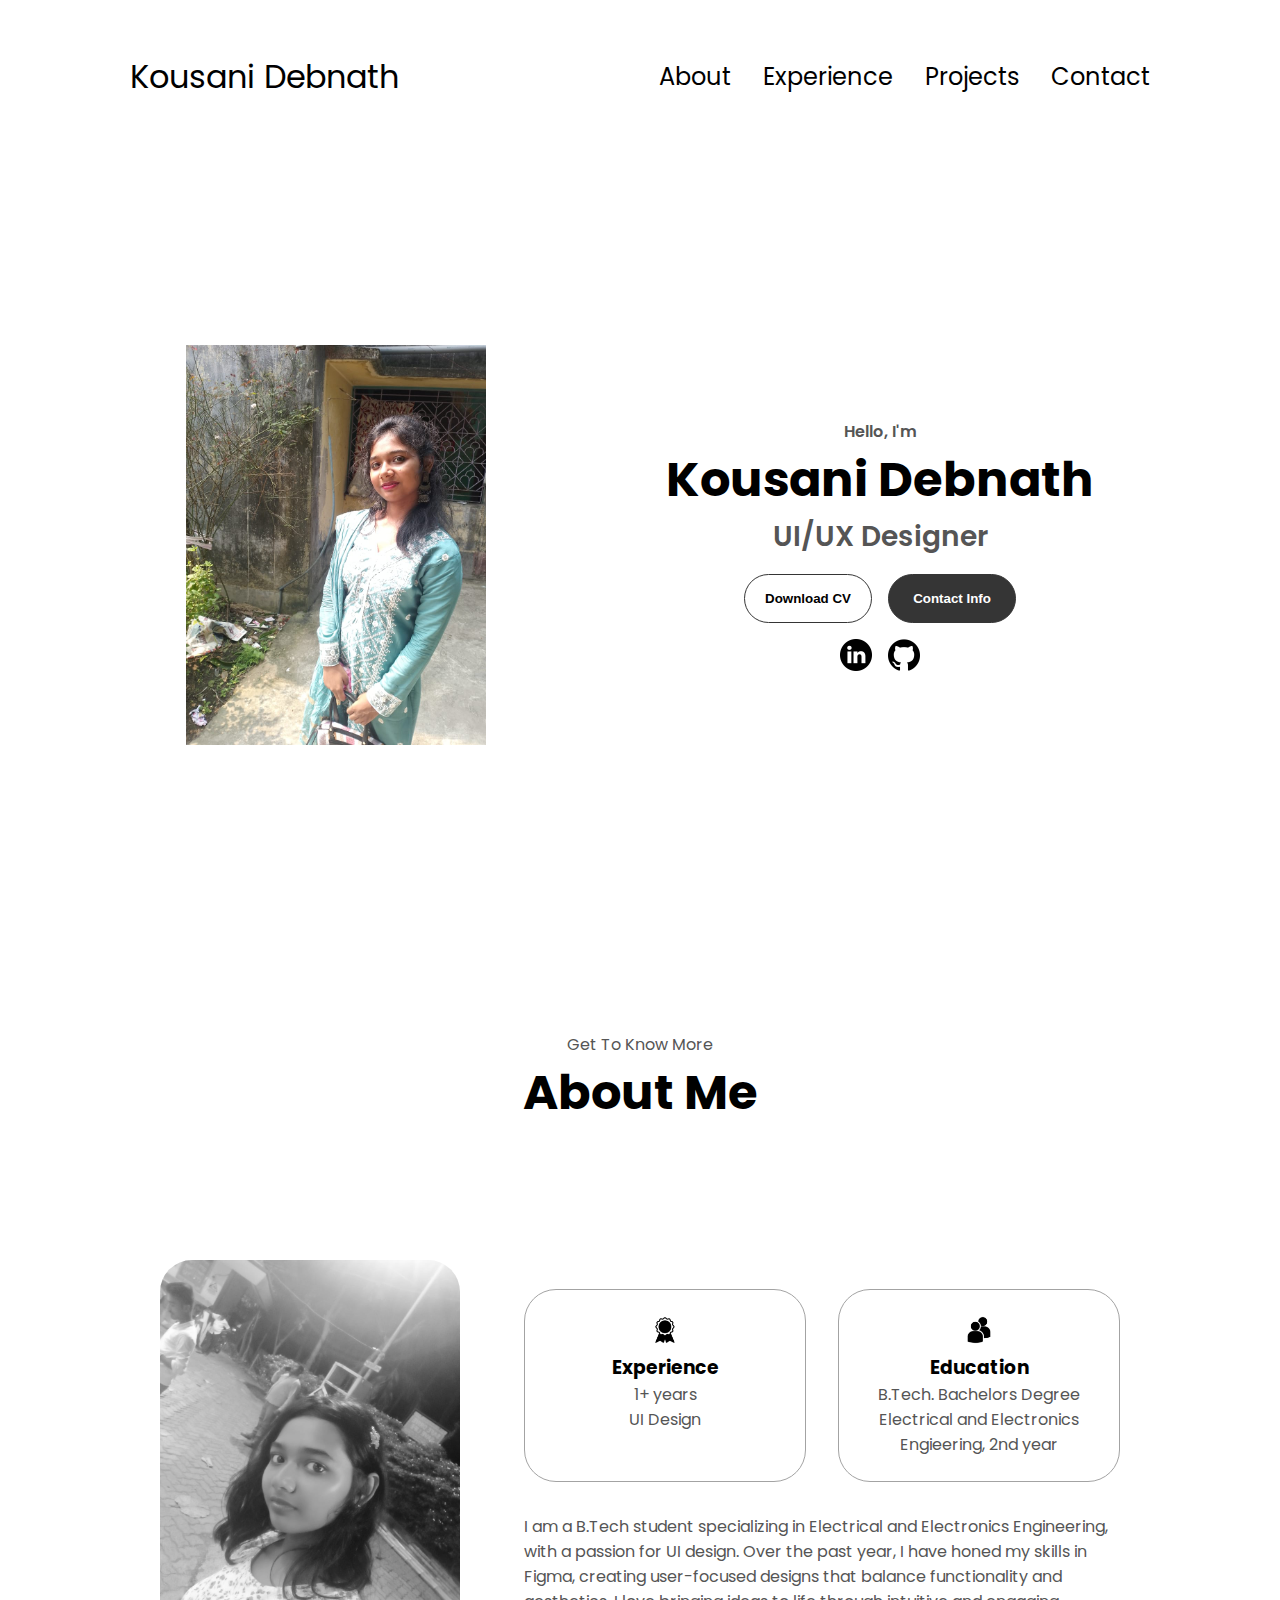
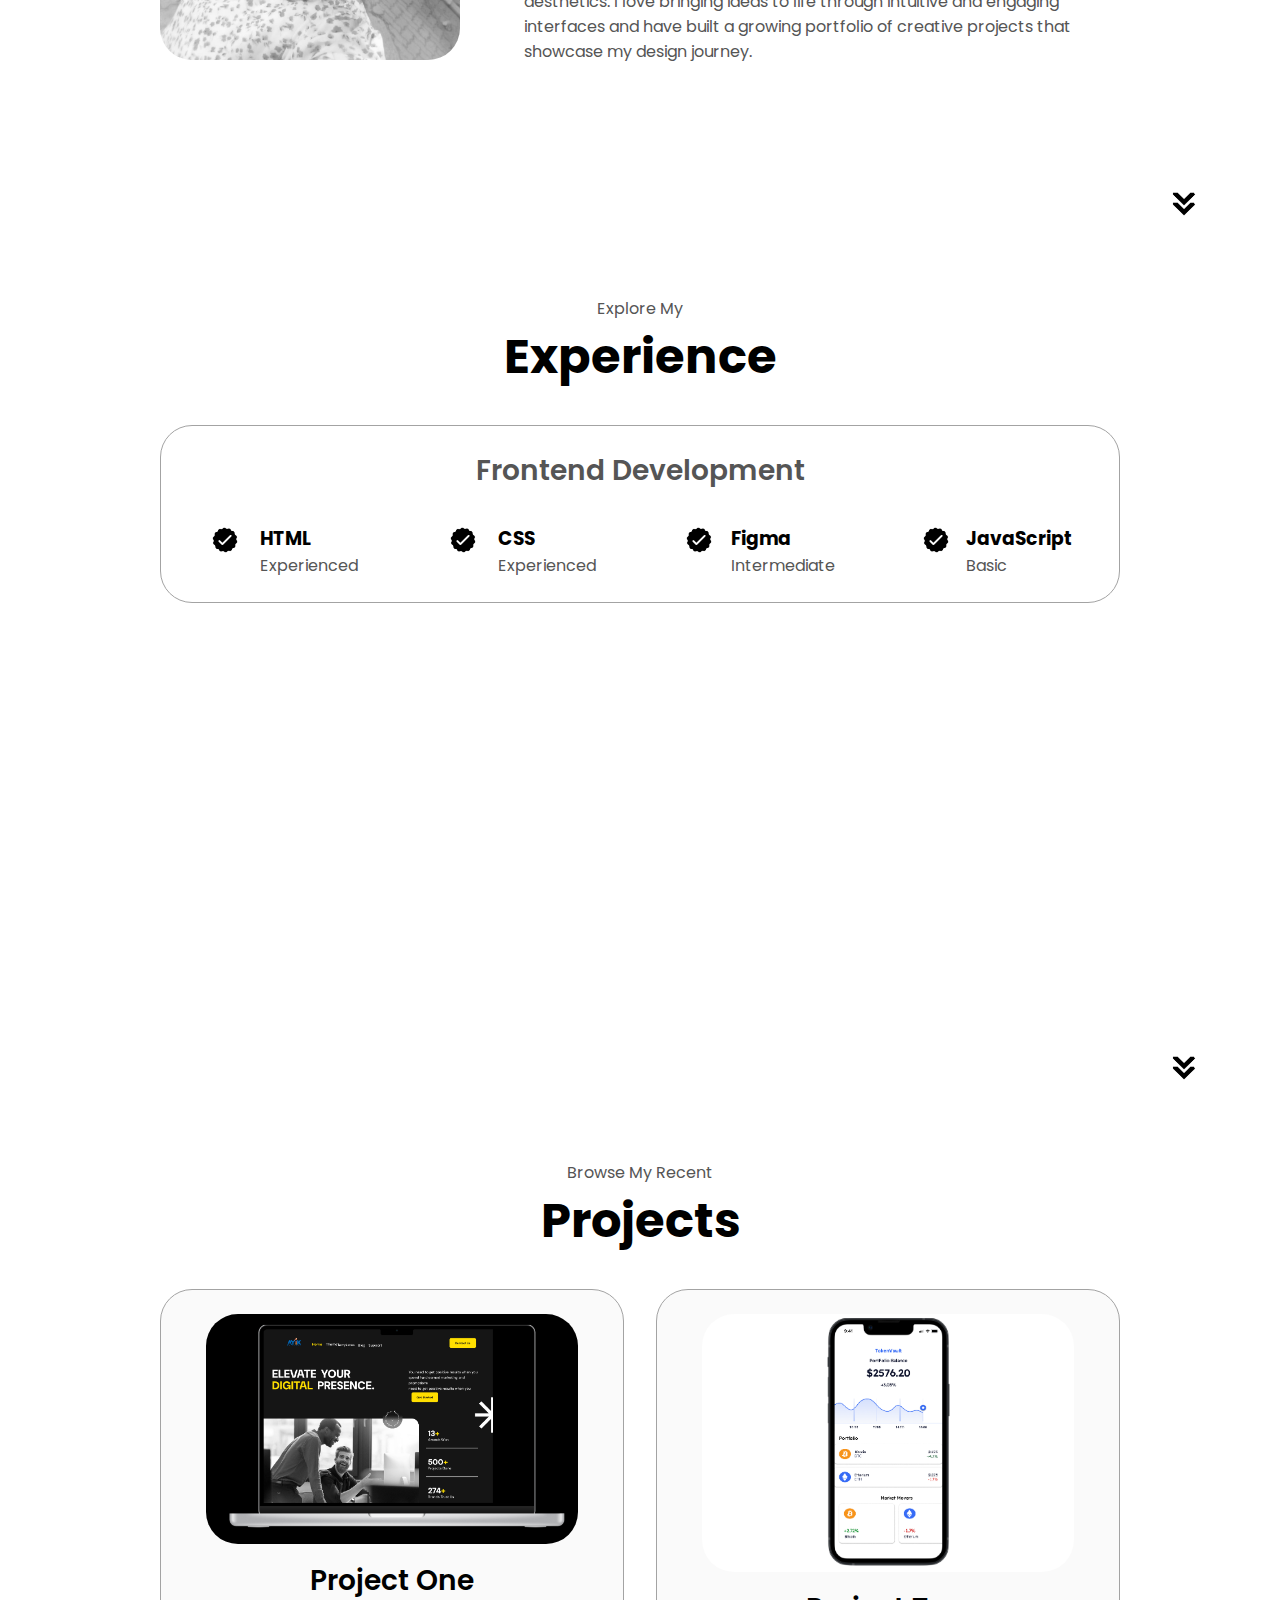
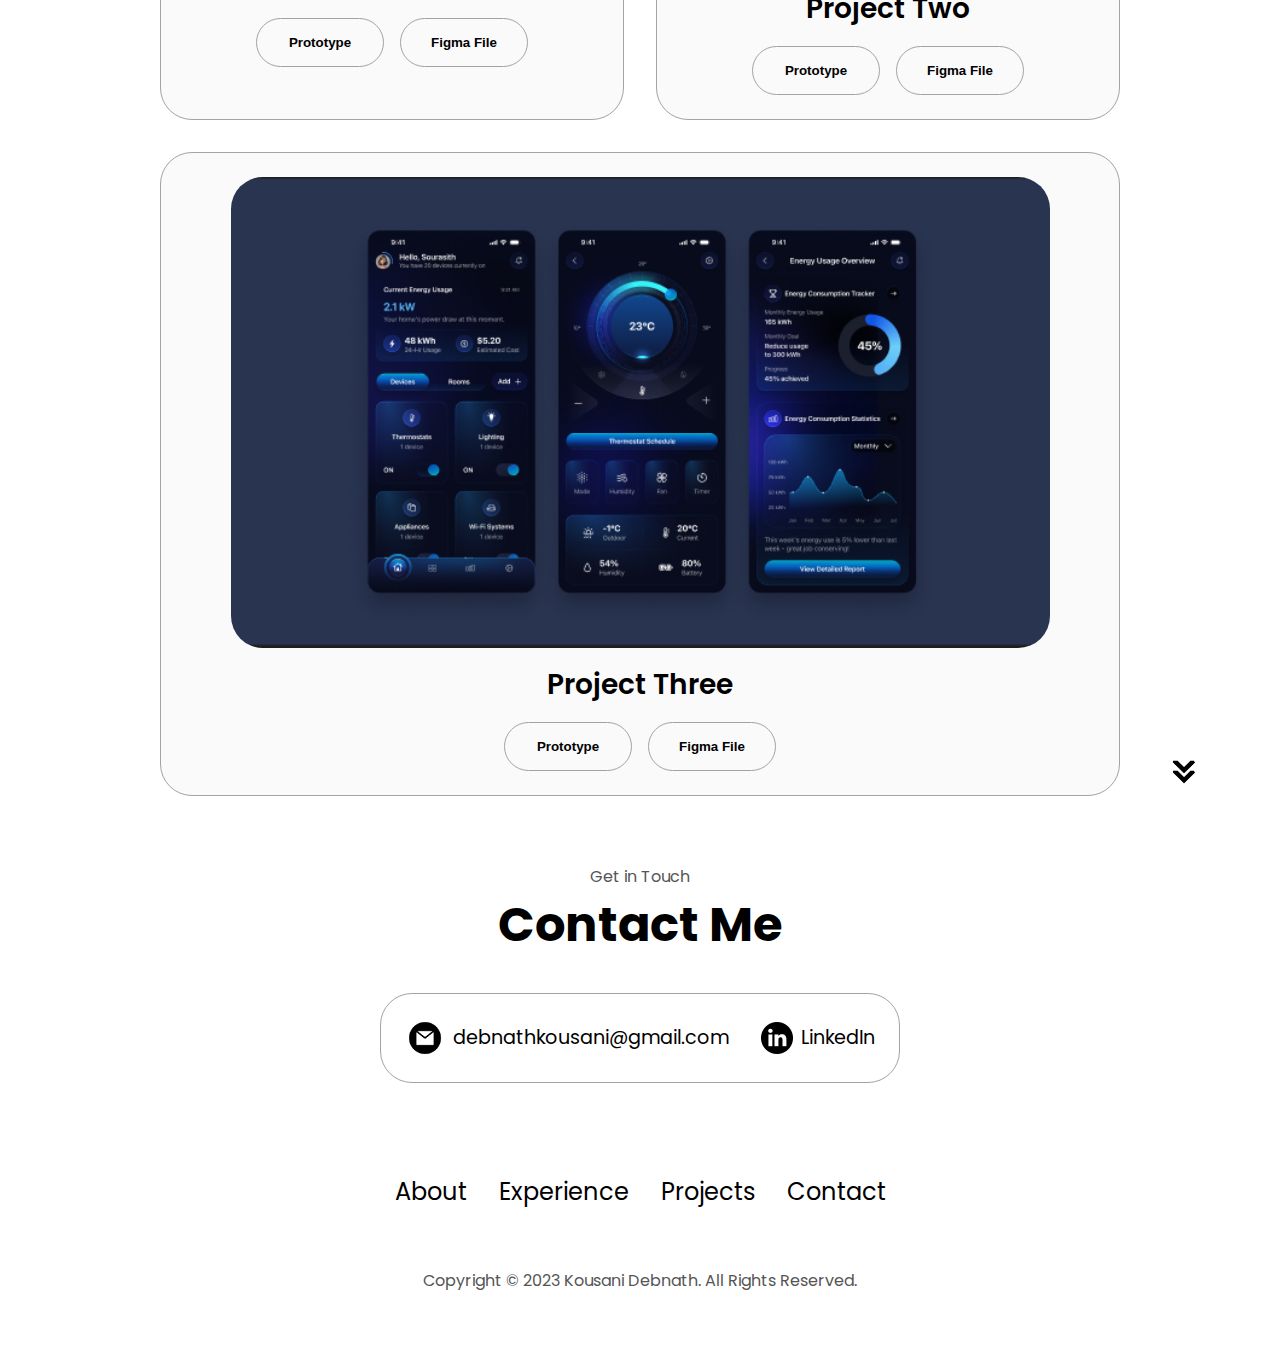
==== index.html @ e63e3c93 "name change" ====
<!DOCTYPE html>
<html lang="en">
  <head>
    <meta charset="UTF-8" />
    <meta http-equiv="X-UA-Compatible" content="IE=edge" />
    <meta name="viewport" content="width=device-width, initial-scale=1.0" />
    <title>My Portfolio</title>
    <link rel="stylesheet" href="style.css" />
    <link rel="stylesheet" href="mediaqueries.css" />
  </head>
  <body>
    <nav id="desktop-nav">
      <div class="logo">Kousani Debnath</div>
      <div>
        <ul class="nav-links">
          <li><a href="#about">About</a></li>
          <li><a href="#experience">Experience</a></li>
          <li><a href="#projects">Projects</a></li>
          <li><a href="#contact">Contact</a></li>
        </ul>
      </div>
    </nav>
    <nav id="hamburger-nav">
      <div class="logo">Kousani Debnath</div>
      <div class="hamburger-menu">
        <!-- <div class="hamburger-icon" onclick="toggleMenu()">
          <span></span>
          <span></span>
          <span></span>
        </div> -->
        <div class="menu-links">
          <li><a href="#about" onclick="toggleMenu()">About</a></li>
          <li><a href="#experience" onclick="toggleMenu()">Experience</a></li>
          <li><a href="#projects" onclick="toggleMenu()">Projects</a></li>
          <li><a href="#contact" onclick="toggleMenu()">Contact</a></li>
        </div>
      </div>
    </nav>
    <section id="profile">
      <div class="section__pic-container">
        <img src="./assets/me.jpeg" alt="Kousani profile picture" />
      </div>
      <div class="section__text">
        <p class="section__text__p1">Hello, I'm</p>
        <h1 class="title">Kousani Debnath</h1>
        <p class="section__text__p2">UI/UX Designer</p>
        <div class="btn-container">
          <button
            class="btn btn-color-2"
            onclick="window.open('./assets/resume.pdf')"
          >
            Download CV
          </button>
          <button class="btn btn-color-1" onclick="location.href='./#contact'">
            Contact Info
          </button>
        </div>
        <div id="socials-container">
          <img
            src="./assets/linkedin.png"
            alt="My LinkedIn profile"
            class="icon"
            onclick="location.href='https://www.linkedin.com/in/kousani-debnath-9a236128a'"
          />
          <img
            src="./assets/github.png"
            alt="My Github profile"
            class="icon"
            onclick="location.href='https://github.com/Kousani2004'"
          />
        </div>
      </div>
    </section>
    <section id="about">
      <p class="section__text__p1">Get To Know More</p>
      <h1 class="title">About Me</h1>
      <div class="section-container">
        <div class="section__pic-container">
          <img
            src="./assets/me-2.jpg"
            alt="Profile picture"
            class="about-pic"
          />
        </div>
        <div class="about-details-container">
          <div class="about-containers">
            <div class="details-container">
              <img
                src="./assets/experience.png"
                alt="Experience icon"
                class="icon"
              />
              <h3>Experience</h3>
              <p>1+ years <br />UI Design</p>
            </div>
            <div class="details-container">
              <img
                src="./assets/education.png"
                alt="Education icon"
                class="icon"
              />
              <h3>Education</h3>
              <p>B.Tech. Bachelors Degree<br />Electrical and Electronics Engieering, 2nd year</p>
            </div>
          </div>
          <div class="text-container">
            <p>

              I am a B.Tech student specializing in Electrical and Electronics Engineering, with a passion for UI design. Over the past year, I have honed my skills in Figma, creating user-focused designs that balance functionality and aesthetics. I love bringing ideas to life through intuitive and engaging interfaces and have built a growing portfolio of creative projects that showcase my design journey.            </p>
          </div>
        </div>
      </div>
      <img
        src="./assets/arrow.png"
        alt="Arrow icon"
        class="icon arrow"
        onclick="location.href='./#experience'"
      />
    </section>
    <section id="experience">
      <p class="section__text__p1">Explore My</p>
      <h1 class="title">Experience</h1>
      <div class="experience-details-container">
        <div class="about-containers">
          <div class="details-container">
            <h2 class="experience-sub-title">Frontend Development</h2>
            <div class="article-container">
              <article>
                <img
                  src="./assets/checkmark.png"
                  alt="Experience icon"
                  class="icon"
                />
                <div>
                  <h3>HTML</h3>
                  <p>Experienced</p>
                </div>
              </article>
              <article>
                <img
                  src="./assets/checkmark.png"
                  alt="Experience icon"
                  class="icon"
                />
                <div>
                  <h3>CSS</h3>
                  <p>Experienced</p>
                </div>
              </article>
              <article>
                <img
                  src="./assets/checkmark.png"
                  alt="Experience icon"
                  class="icon"
                />
                <div>
                  <h3>Figma</h3>
                  <p>Intermediate</p>
                </div>
              </article>
              <article>
                <img
                  src="./assets/checkmark.png"
                  alt="Experience icon"
                  class="icon"
                />
                <div>
                  <h3>JavaScript</h3>
                  <p>Basic</p>
                </div>
              
            </div>
          </div>
           </div>
      </div>
      <img
        src="./assets/arrow.png"
        alt="Arrow icon"
        class="icon arrow"
        onclick="location.href='./#projects'"
      />
    </section>
    <section id="projects">
      <p class="section__text__p1">Browse My Recent</p>
      <h1 class="title">Projects</h1>
      <div class="experience-details-container">
        <div class="about-containers">
          <div class="details-container color-container">
            <div class="article-container">
              <img
                src="./assets/project-1.png"
                alt="Project 1"
                class="project-img"
              />
            </div>
            <h2 class="experience-sub-title project-title">Project One</h2>
            <div class="btn-container">
              <button
                class="btn btn-color-2 project-btn"
                onclick="location.href='https://www.figma.com/proto/5AxkhxA7utfDKIRBFrUN5b/Agency-Website-Landing-Page-Design---Dark-Theme-(Community)?node-id=13-1778&t=utykaQECIVUXQqAe-1'"
              >
                Prototype
              </button>
              <button
                class="btn btn-color-2 project-btn"
                onclick="location.href='//www.figma.com/design/gg7AkDfIMvYsc0ZXA33gMH/Agency-landing-page?node-id=0-1&t=3qtQhx5G87uMlXok-1'"
              >
                Figma File
              </button>
            </div>
          </div>
          <div class="details-container color-container">
            <div class="article-container">
              <img
                src="./assets/project-2.png"
                alt="Project 2"
                class="project-img"
              />
            </div>
            <h2 class="experience-sub-title project-title">Project Two</h2>
            <div class="btn-container">
              <button
                class="btn btn-color-2 project-btn"
                onclick="location.href='https://www.figma.com/proto/CfDP233Mpr7QOgBj9hZnYT/TokenVault?node-id=164-146&p=f&t=CQ10Og5hNRtwhZgO-1&scaling=scale-down&content-scaling=fixed&page-id=1%3A981'"
              >
                Prototype
              </button>
              <button
                class="btn btn-color-2 project-btn"
                onclick="location.href='https://www.figma.com/design/CfDP233Mpr7QOgBj9hZnYT/TokenVault?node-id=1-981&t=3qtQhx5G87uMlXok-1'"
              >
                Figma File
              </button>
            </div>
          </div>
          <div class="details-container color-container">
            <div class="article-container">
              <img
                src="./assets/project-3.png"
                alt="Project 3"
                class="project-img"
              />
            </div>
            <h2 class="experience-sub-title project-title">Project Three</h2>
            <div class="btn-container">
              <button
                class="btn btn-color-2 project-btn"
                onclick="showAlert()"
              >
                Prototype
              </button>
              <button
                class="btn btn-color-2 project-btn"
                onclick="location.href='https://www.figma.com/design/DgRSKbORfBMxrogudJ09hw/Home-Design?node-id=0-1&t=XkMTmjjgR8qYtOtj-1'"
              >
                Figma File
              </button>
            </div>
          </div>
        </div>
      </div>
      <img
        src="./assets/arrow.png"
        alt="Arrow icon"
        class="icon arrow"
        onclick="location.href='./#contact'"
      />
    </section>
    <section id="contact">
      <p class="section__text__p1">Get in Touch</p>
      <h1 class="title">Contact Me</h1>
      <div class="contact-info-upper-container">
        <div class="contact-info-container">
          <img
            src="./assets/email.png"
            alt="Email icon"
            class="icon contact-icon email-icon"
          />
          <p><a href="mailto:debnathkousani@gmail.com">debnathkousani@gmail.com</a></p>
        </div>
        <div class="contact-info-container">
          <img
            src="./assets/linkedin.png"
            alt="LinkedIn icon"
            class="icon contact-icon"
          />
          <p><a href="https://www.linkedin.com/in/kousani-debnath-9a236128a">LinkedIn</a></p>
        </div>
      </div>
    </section>
    <footer>
      <nav>
        <div class="nav-links-container">
          <ul class="nav-links">
            <li><a href="#about">About</a></li>
            <li><a href="#experience">Experience</a></li>
            <li><a href="#projects">Projects</a></li>
            <li><a href="#contact">Contact</a></li>
          </ul>
        </div>
      </nav>
      <p>Copyright &#169; 2023 Kousani Debnath. All Rights Reserved.</p>
    </footer>
    <script src="script.js"></script>
    <script>
       function showAlert() {
            alert("Prototype unavailable");
        }
    </script>
  </body>
</html>
---- style.css ----
/* GENERAL */

@import url("https://fonts.googleapis.com/css2?family=Poppins:wght@300;400;500;600&display=swap");

* {
  margin: 0;
  padding: 0;
}

body {
  font-family: "Poppins", sans-serif;
}

html {
  scroll-behavior: smooth;
}

p {
  color: rgb(85, 85, 85);
}

/* TRANSITION */

a,
.btn {
  transition: all 300ms ease;
}

/* DESKTOP NAV */

nav,
.nav-links {
  display: flex;
}

nav {
  justify-content: space-around;
  align-items: center;
  height: 17vh;
}

.nav-links {
  gap: 2rem;
  list-style: none;
  font-size: 1.5rem;
}

a {
  color: black;
  text-decoration: none;
  text-decoration-color: white;
}

a:hover {
  color: grey;
  text-decoration: underline;
  text-underline-offset: 1rem;
  text-decoration-color: rgb(181, 181, 181);
}

.logo {
  font-size: 2rem;
}

.logo:hover {
  cursor: default;
}

/* HAMBURGER MENU */

#hamburger-nav {
  display: none;
}

.hamburger-menu {
  position: relative;
  display: inline-block;
}

.hamburger-icon {
  display: flex;
  flex-direction: column;
  justify-content: space-between;
  height: 24px;
  width: 30px;
  cursor: pointer;
}

.hamburger-icon span {
  width: 100%;
  height: 2px;
  background-color: black;
  transition: all 0.3 ease-in-out;
}

.menu-links {
  position: absolute;
  top: 100%;
  right: 0;
  background-color: white;
  width: fit-content;
  max-height: 0;
  overflow: hidden;
  transition: all 0.3 ease-in-out;
}

.menu-links a {
  display: block;
  padding: 10px;
  text-align: center;
  font-size: 1.5rem;
  color: black;
  text-decoration: none;
  transition: all 0.3 ease-in-out;
}

.menu-links li {
  list-style: none;
}

.menu-links.open {
  max-height: 300px;
}

.hamburger-icon.open span:first-child {
  transform: rotate(45deg) translate(10px, 5px);
}

.hamburger-icon.open span:nth-child(2) {
  opacity: 0;
}

.hamburger-icon.open span:last-child {
  transform: rotate(-45deg) translate(10px, -5px);
}

.hamburger-icon span:first-child {
  transform: none;
}

.hamburger-icon span:first-child {
  opacity: 1;
}

.hamburger-icon span:first-child {
  transform: none;
}

/* SECTIONS */

section {
  padding-top: 4vh;
  height: 96vh;
  margin: 0 10rem;
  box-sizing: border-box;
  min-height: fit-content;
}

.section-container {
  display: flex;
}

/* PROFILE SECTION */

#profile {
  display: flex;
  justify-content: center;
  gap: 5rem;
  height: 80vh;
}

.section__pic-container {
  display: flex;
  height: 400px;
  width: 400px;
  margin: auto 0;
}

.section__text {
  align-self: center;
  text-align: center;
}

.section__text p {
  font-weight: 600;
}

.section__text__p1 {
  text-align: center;
}

.section__text__p2 {
  font-size: 1.75rem;
  margin-bottom: 1rem;
}

.title {
  font-size: 3rem;
  text-align: center;
}

#socials-container {
  display: flex;
  justify-content: center;
  margin-top: 1rem;
  gap: 1rem;
}

/* ICONS */

.icon {
  cursor: pointer;
  height: 2rem;
}

/* BUTTONS */

.btn-container {
  display: flex;
  justify-content: center;
  gap: 1rem;
}

.btn {
  font-weight: 600;
  transition: all 300ms ease;
  padding: 1rem;
  width: 8rem;
  border-radius: 2rem;
}

.btn-color-1,
.btn-color-2 {
  border: rgb(53, 53, 53) 0.1rem solid;
}

.btn-color-1:hover,
.btn-color-2:hover {
  cursor: pointer;
}

.btn-color-1,
.btn-color-2:hover {
  background: rgb(53, 53, 53);
  color: white;
}

.btn-color-1:hover {
  background: rgb(0, 0, 0);
}

.btn-color-2 {
  background: none;
}

.btn-color-2:hover {
  border: rgb(255, 255, 255) 0.1rem solid;
}

.btn-container {
  gap: 1rem;
}

/* ABOUT SECTION */

#about {
  position: relative;
}

.about-containers {
  gap: 2rem;
  margin-bottom: 2rem;
  margin-top: 2rem;
}

.about-details-container {
  justify-content: center;
  flex-direction: column;
}

.about-containers,
.about-details-container {
  display: flex;
}

.about-pic {
  border-radius: 2rem;
}

.arrow {
  position: absolute;
  right: -5rem;
  bottom: 2.5rem;
}

.details-container {
  padding: 1.5rem;
  flex: 1;
  background: white;
  border-radius: 2rem;
  border: rgb(53, 53, 53) 0.1rem solid;
  border-color: rgb(163, 163, 163);
  text-align: center;
}

.section-container {
  gap: 4rem;
  height: 80%;
}

.section__pic-container {
  height: 400px;
  width: 400px;
  margin: auto 0;
}

/* EXPERIENCE SECTION */

#experience {
  position: relative;
}

.experience-sub-title {
  color: rgb(85, 85, 85);
  font-weight: 600;
  font-size: 1.75rem;
  margin-bottom: 2rem;
}

.experience-details-container {
  display: flex;
  justify-content: center;
  flex-direction: column;
}

.article-container {
  display: flex;
  text-align: initial;
  flex-wrap: wrap;
  flex-direction: row;
  gap: 2.5rem;
  justify-content: space-around;
}

article {
  display: flex;
  width: 10rem;
  justify-content: space-around;
  gap: 0.5rem;
}

article .icon {
  cursor: default;
}

/* PROJECTS SECTION */

#projects {
  position: relative;
}

.color-container {
  border-color: rgb(163, 163, 163);
  background: rgb(250, 250, 250);
}

.project-img {
  border-radius: 2rem;
  width: 90%;
  height: 90%;
}

.project-title {
  margin: 1rem;
  color: black;
}

.project-btn {
  color: black;
  border-color: rgb(163, 163, 163);
}

/* CONTACT */

#contact {
  display: flex;
  justify-content: center;
  flex-direction: column;
  height: 70vh;
}

.contact-info-upper-container {
  display: flex;
  justify-content: center;
  border-radius: 2rem;
  border: rgb(53, 53, 53) 0.1rem solid;
  border-color: rgb(163, 163, 163);
  background: (250, 250, 250);
  margin: 2rem auto;
  padding: 0.5rem;
}

.contact-info-container {
  display: flex;
  align-items: center;
  justify-content: center;
  gap: 0.5rem;
  margin: 1rem;
}

.contact-info-container p {
  font-size: larger;
}

.contact-icon {
  cursor: default;
}

.email-icon {
  height: 2.5rem;
}

/* FOOTER SECTION */

footer {
  height: 26vh;
  margin: 0 1rem;
}

footer p {
  text-align: center;
}
---- mediaqueries.css ----
@media screen and (max-width: 1400px) {
    #profile {
      height: 83vh;
      margin-bottom: 6rem;
    }
    .about-containers {
      flex-wrap: wrap;
    }
    #contact,
    #projects {
      height: fit-content;
    }
  }
  
  @media screen and (max-width: 1200px) {
    #desktop-nav {
      display: none;
    }
    #hamburger-nav {
      display: flex;
    }
    #experience,
    .experience-details-container {
      margin-top: 2rem;
    }
    #profile,
    .section-container {
      display: block;
    }
    .arrow {
      display: none;
    }
    section,
    .section-container {
      height: fit-content;
    }
    section {
      margin: 0 5%;
    }
    .section__pic-container {
      width: 275px;
      height: 275px;
      margin: 0 auto 2rem;
    }
    .about-containers {
      margin-top: 0;
    }
  }
  
  @media screen and (max-width: 600px) {
    #contact,
    footer {
      height: 40vh;
    }
    #profile {
      height: 83vh;
      margin-bottom: 0;
    }
    article {
      font-size: 1rem;
    }
    footer nav {
      height: fit-content;
      margin-bottom: 2rem;
    }
    .about-containers,
    .contact-info-upper-container,
    .btn-container {
      flex-wrap: wrap;
    }
    .contact-info-container {
      margin: 0;
    }
    .contact-info-container p,
    .nav-links li a {
      font-size: 1rem;
    }
    .experience-sub-title {
      font-size: 1.25rem;
    }
    .logo {
      font-size: 1.5rem;
    }
    .nav-links {
      flex-direction: column;
      gap: 0.5rem;
      text-align: center;
    }
    .section__pic-container {
      width: auto;
      height: 46vw;
      justify-content: center;
    }
    .section__text__p2 {
      font-size: 1.25rem;
    }
    .title {
      font-size: 2rem;
    }
    .text-container {
      text-align: justify;
    }
  }
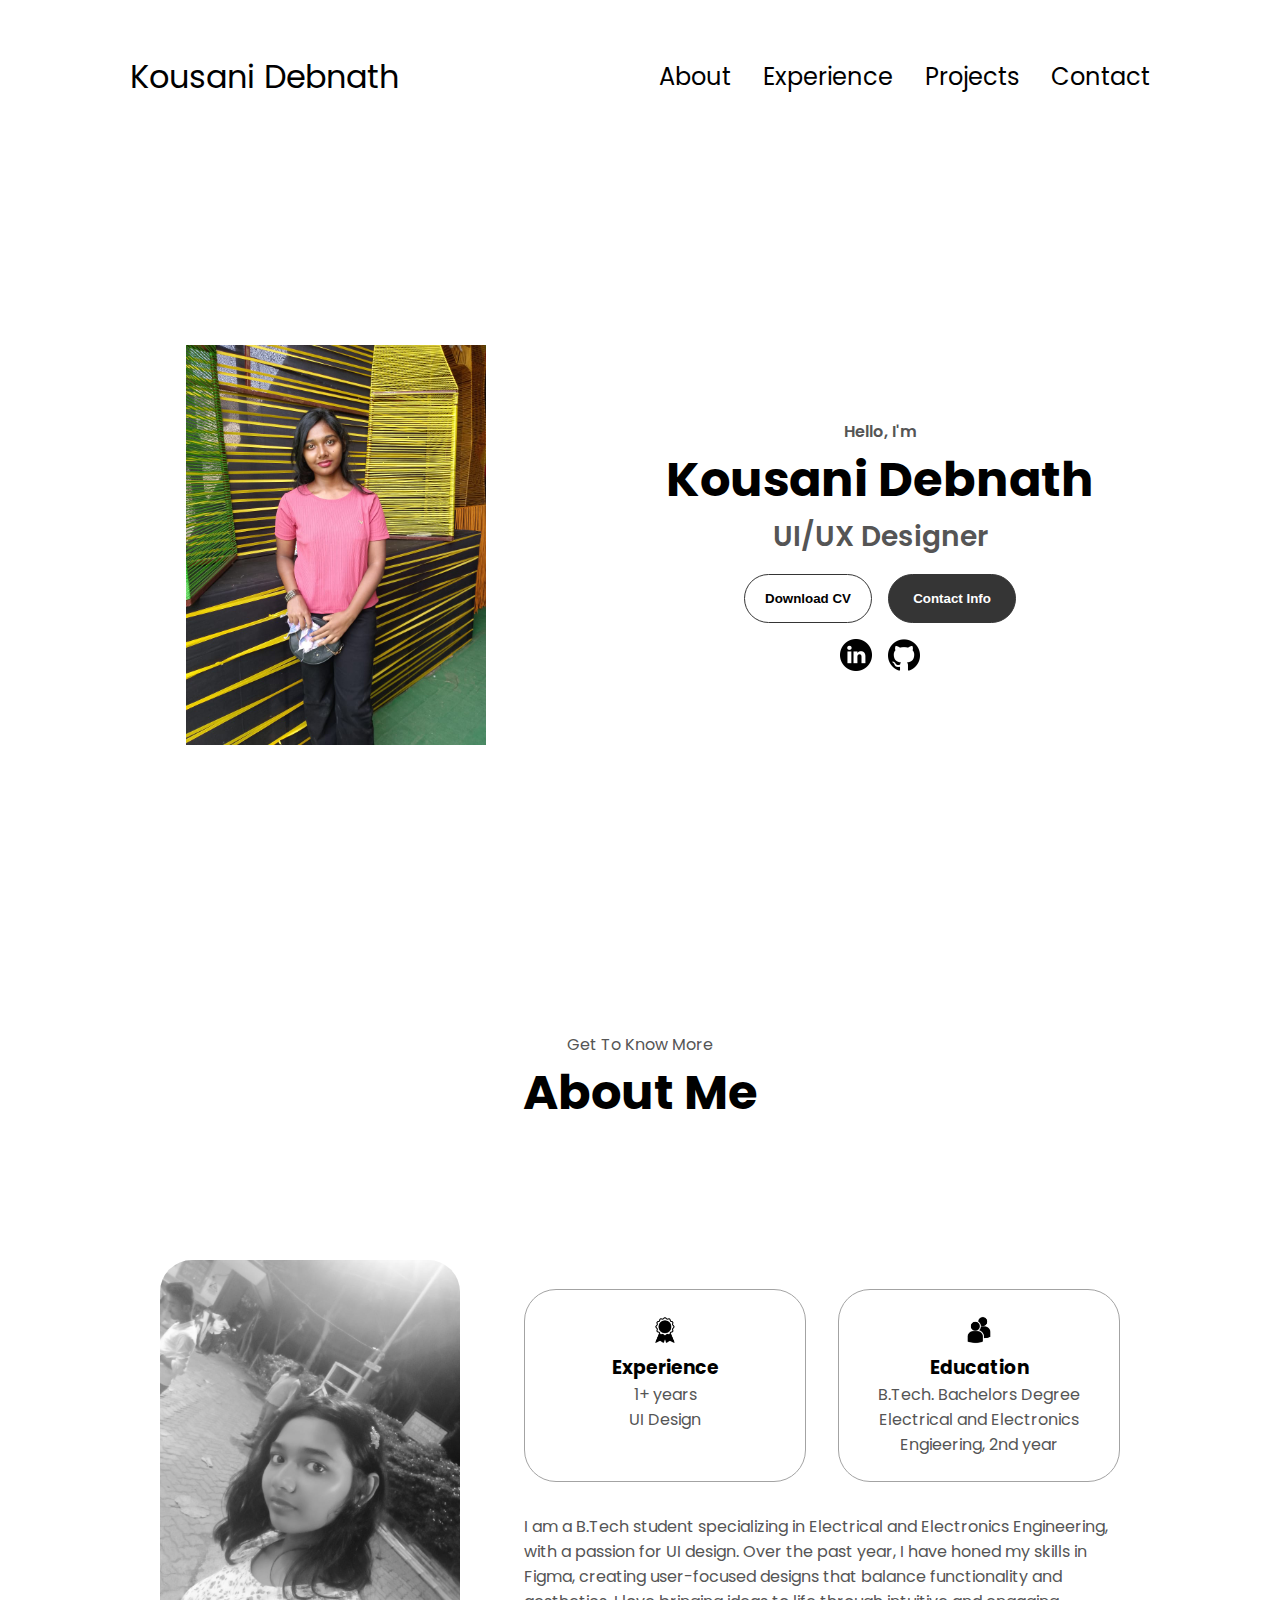
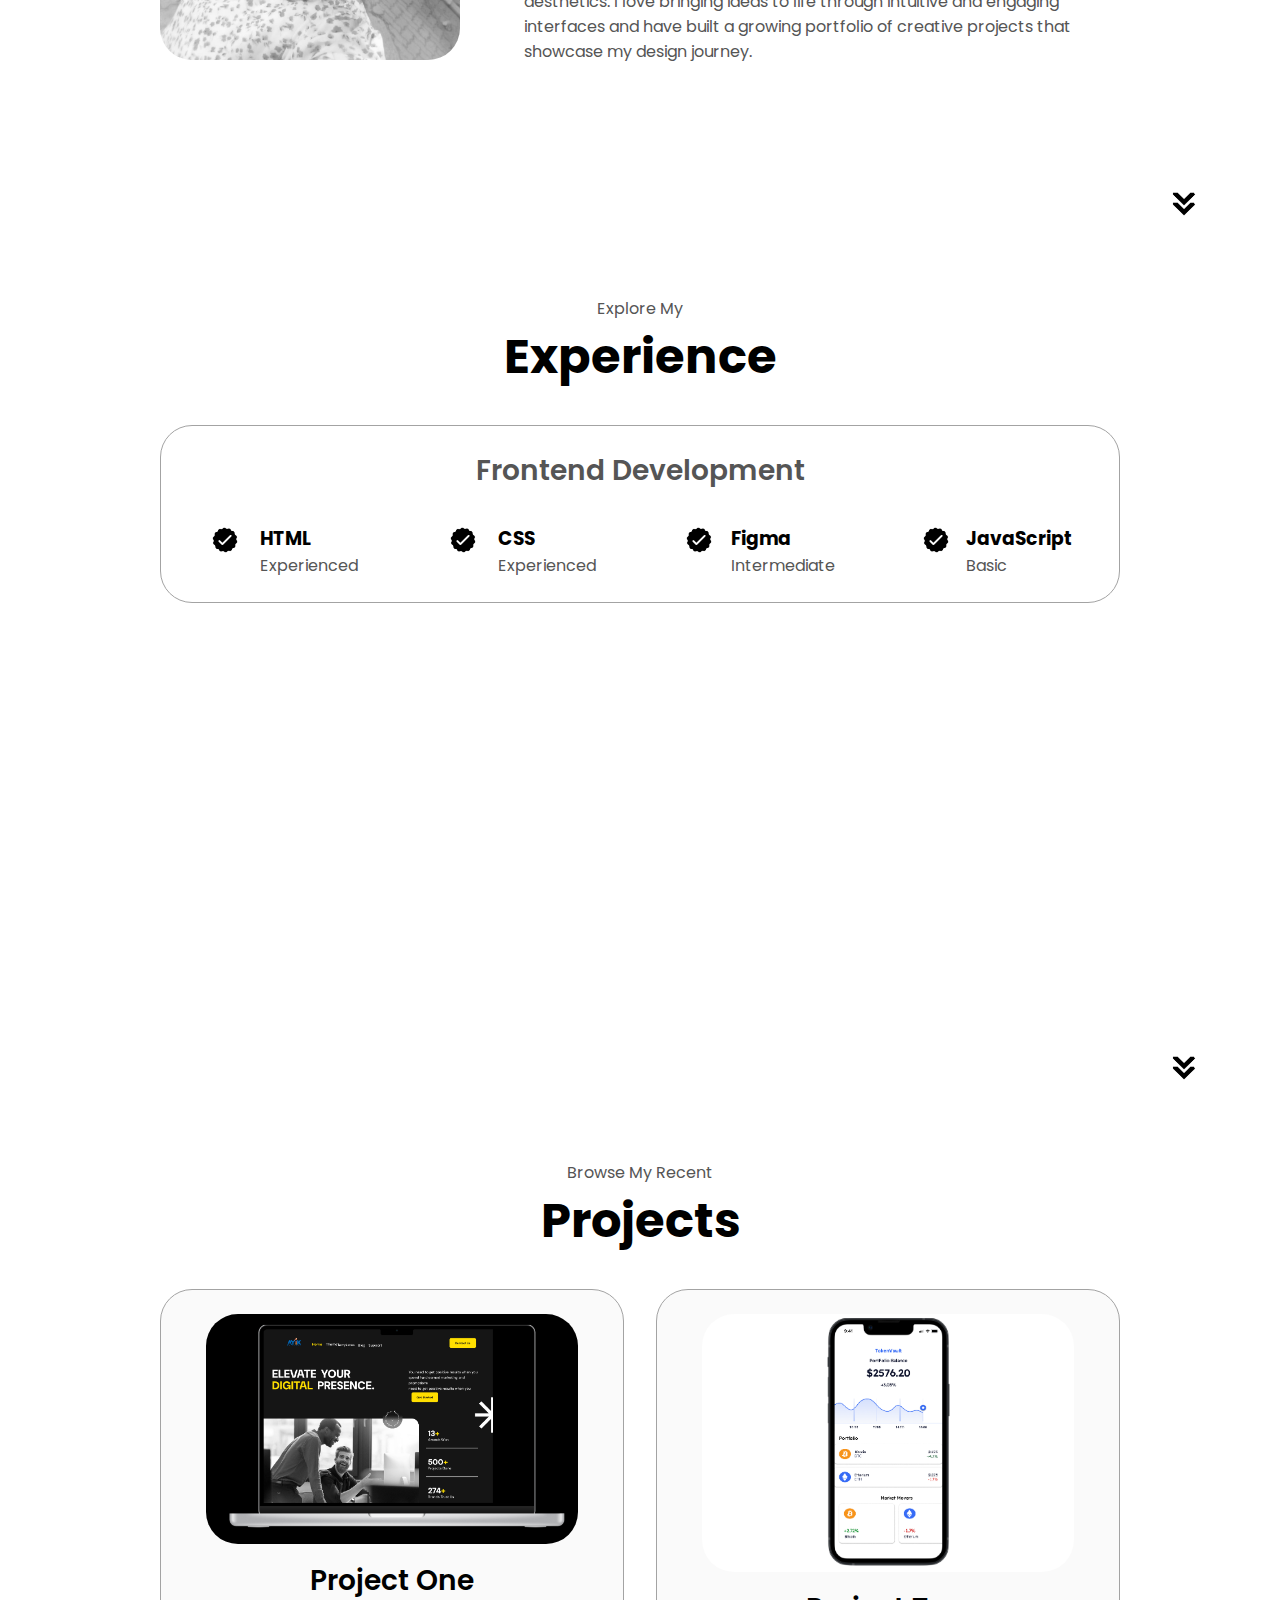
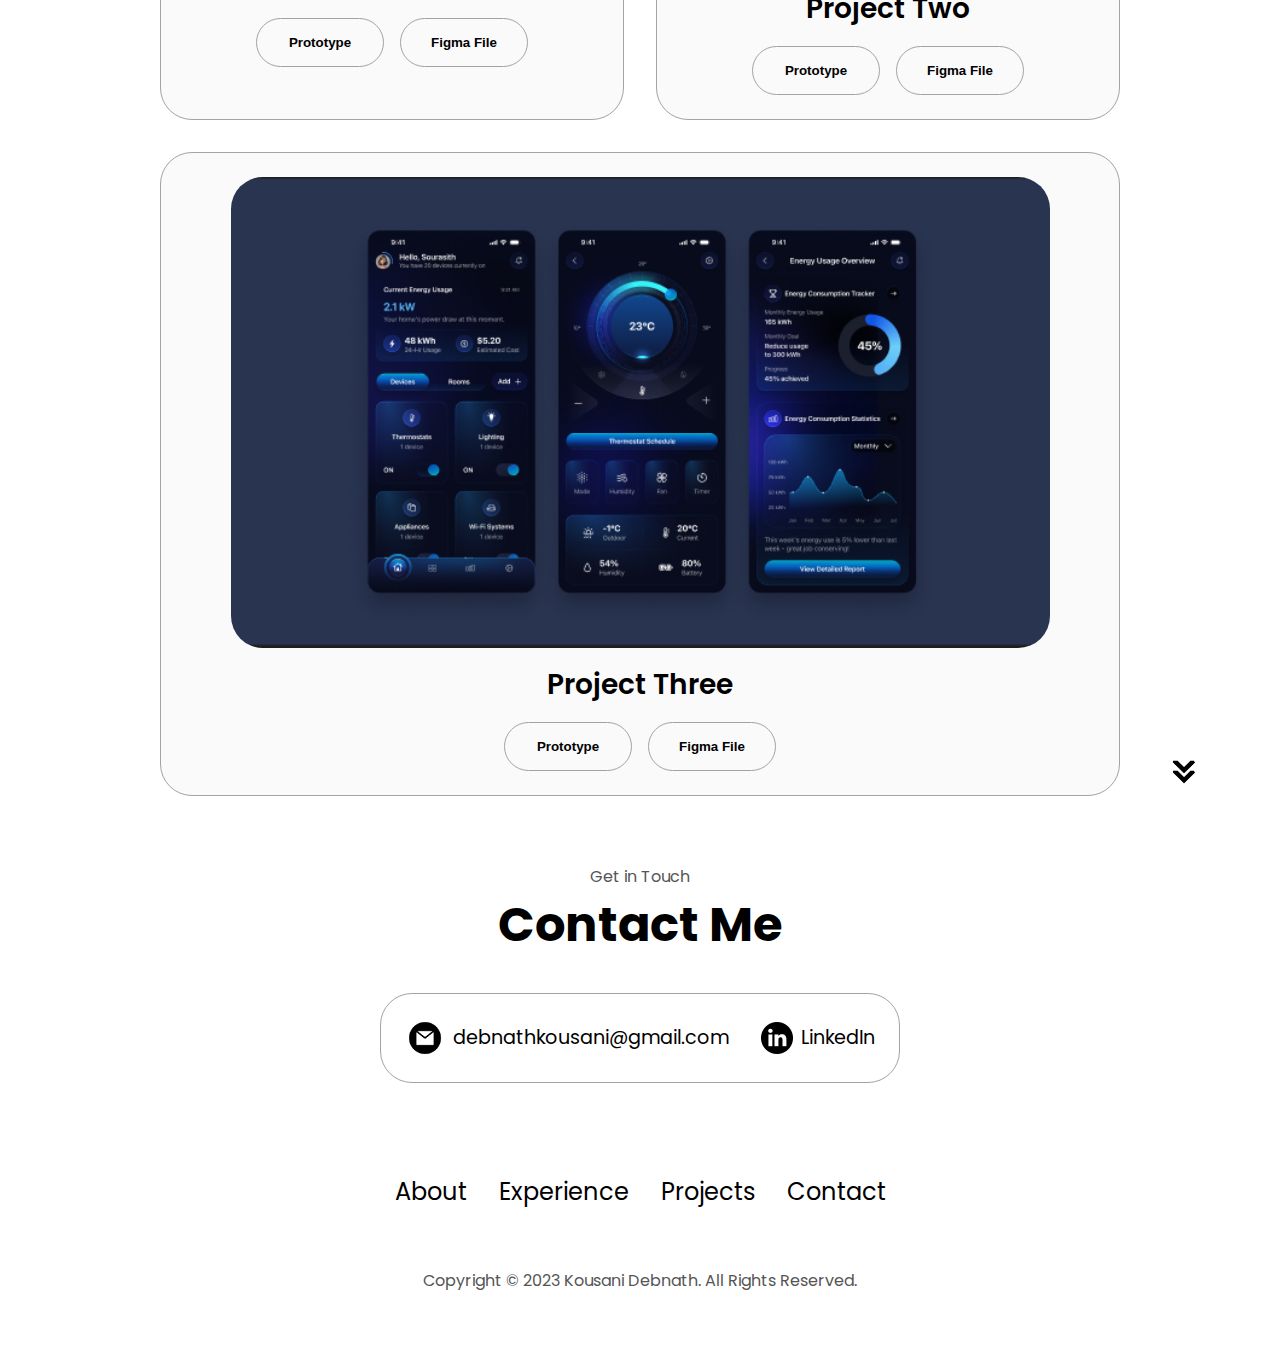
==== commit 7c8dd55f: "pic change" ====
--- a/index.html
+++ b/index.html
@@ -38,7 +38,7 @@
     </nav>
     <section id="profile">
       <div class="section__pic-container">
-        <img src="./assets/me.jpeg" alt="Kousani profile picture" />
+        <img src="./assets/me.jpg" alt="Kousani profile picture" />
       </div>
       <div class="section__text">
         <p class="section__text__p1">Hello, I'm</p>
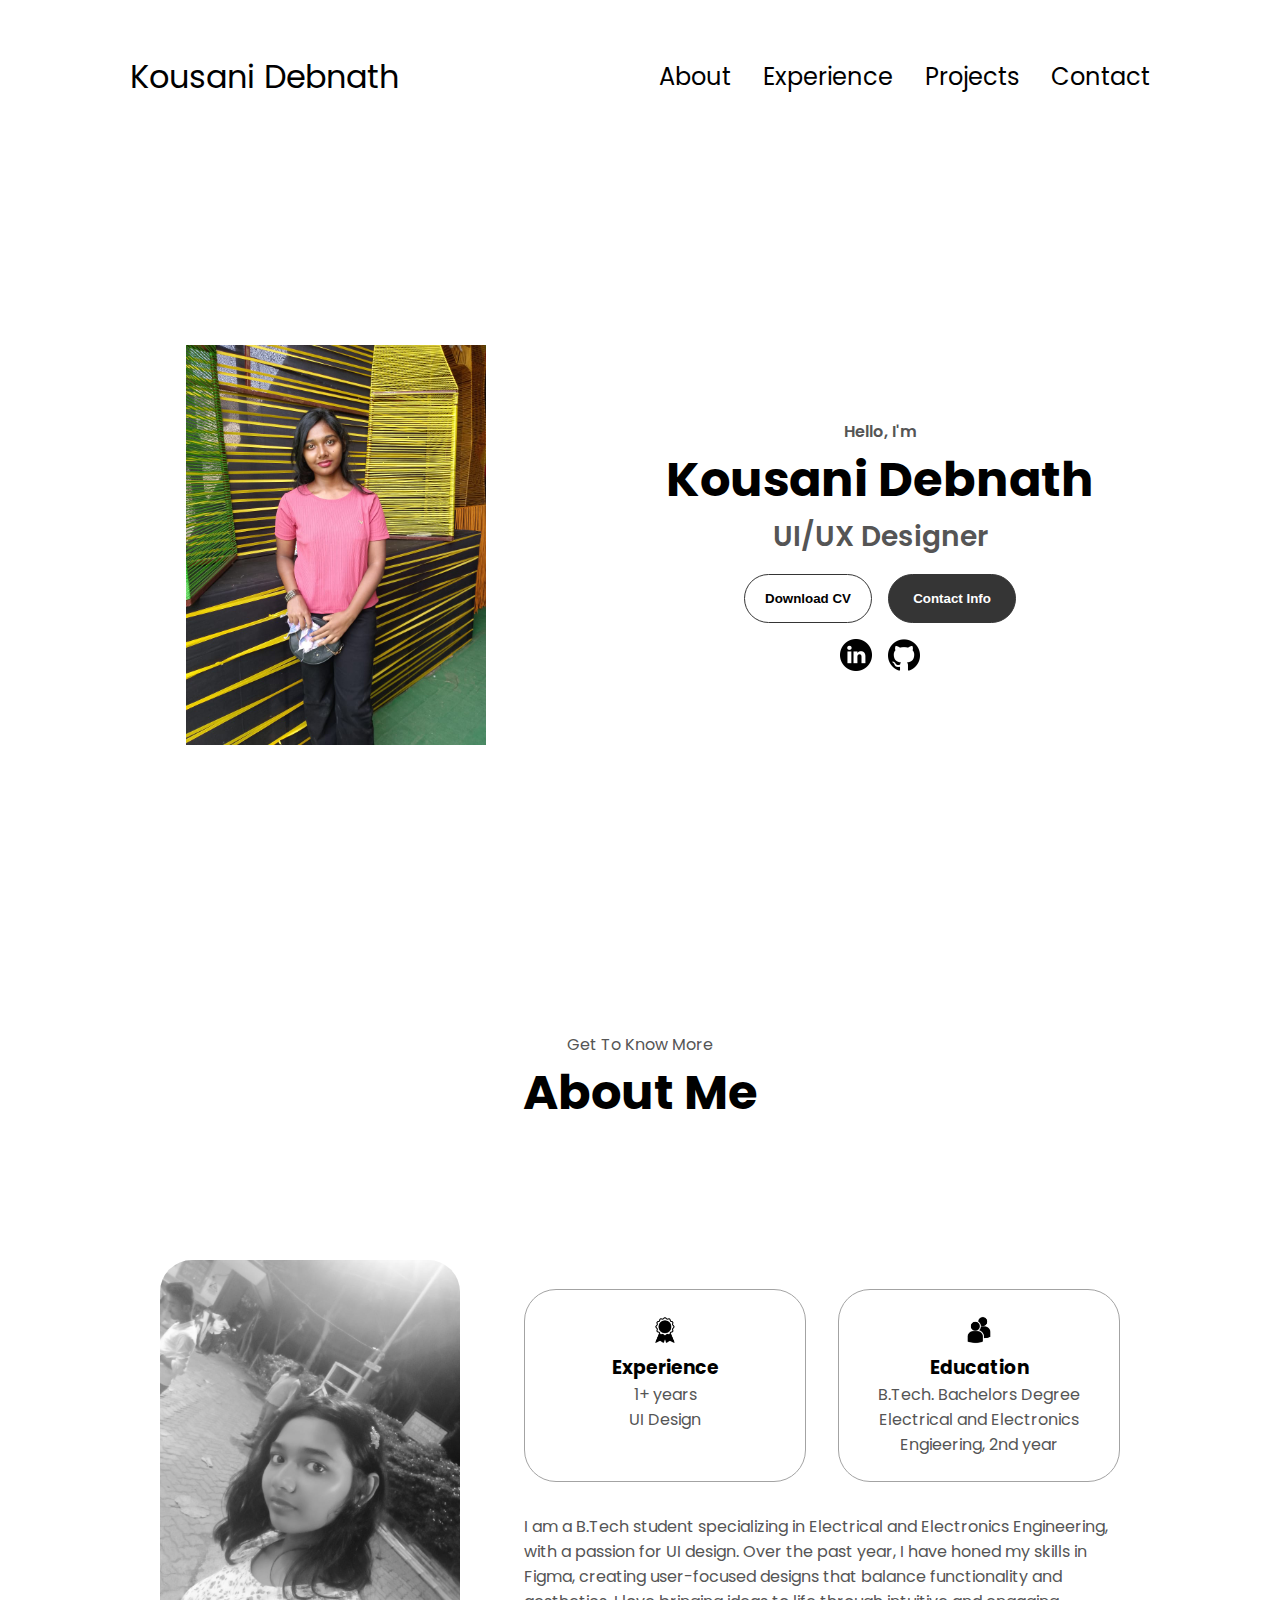
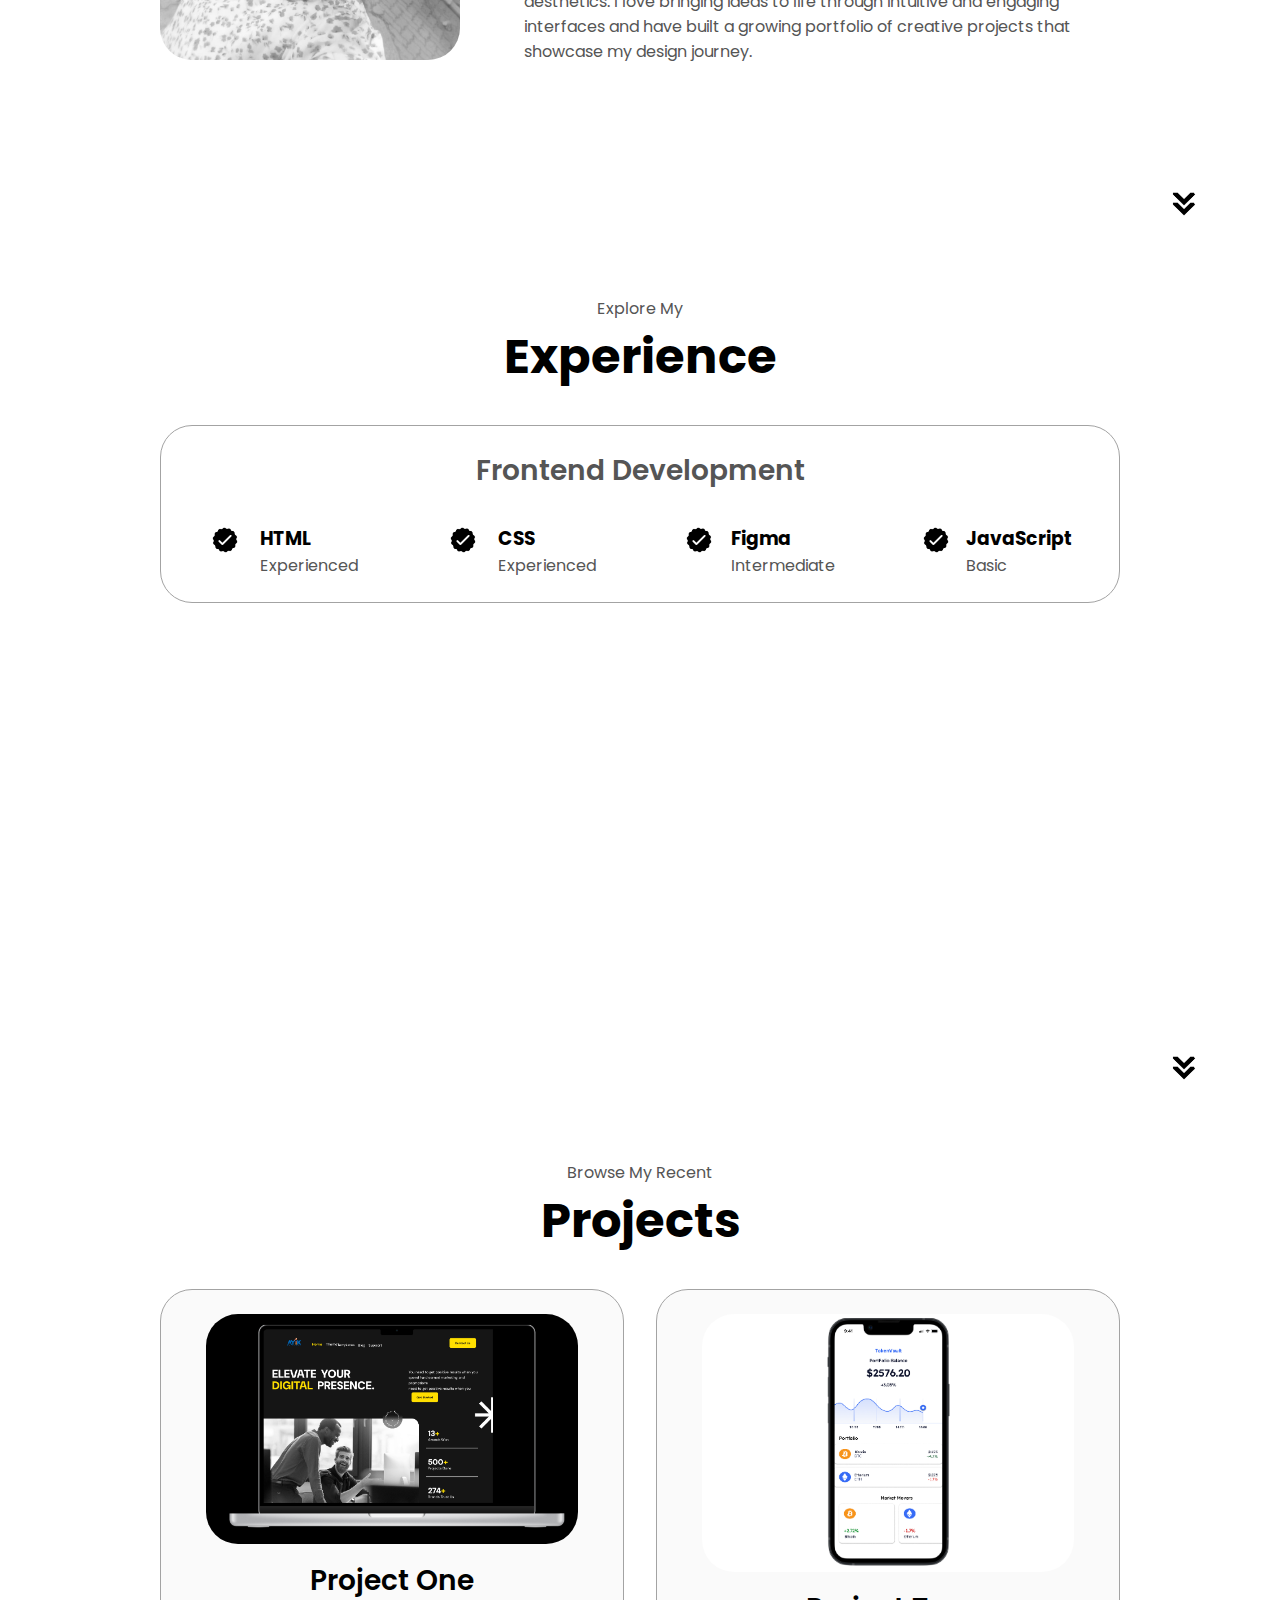
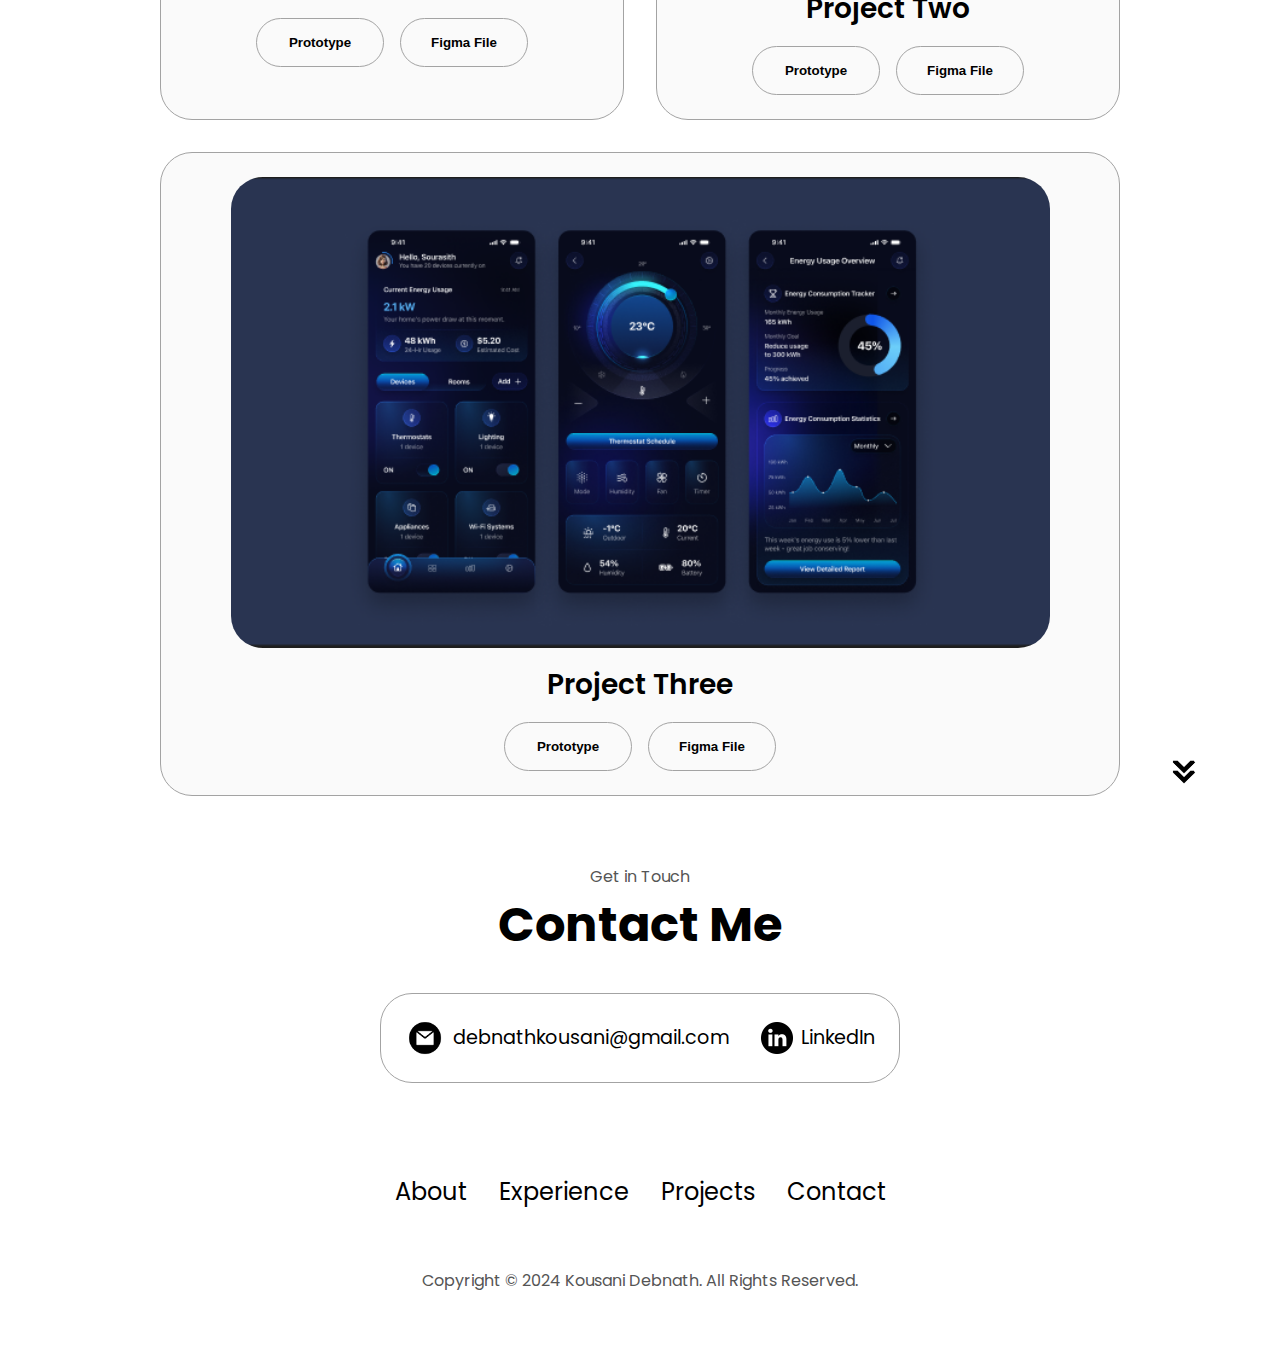
==== commit 19d0fb69: "new" ====
--- a/index.html
+++ b/index.html
@@ -299,7 +299,7 @@
           </ul>
         </div>
       </nav>
-      <p>Copyright &#169; 2023 Kousani Debnath. All Rights Reserved.</p>
+      <p>Copyright &#169; 2024 Kousani Debnath. All Rights Reserved.</p>
     </footer>
     <script src="script.js"></script>
     <script>
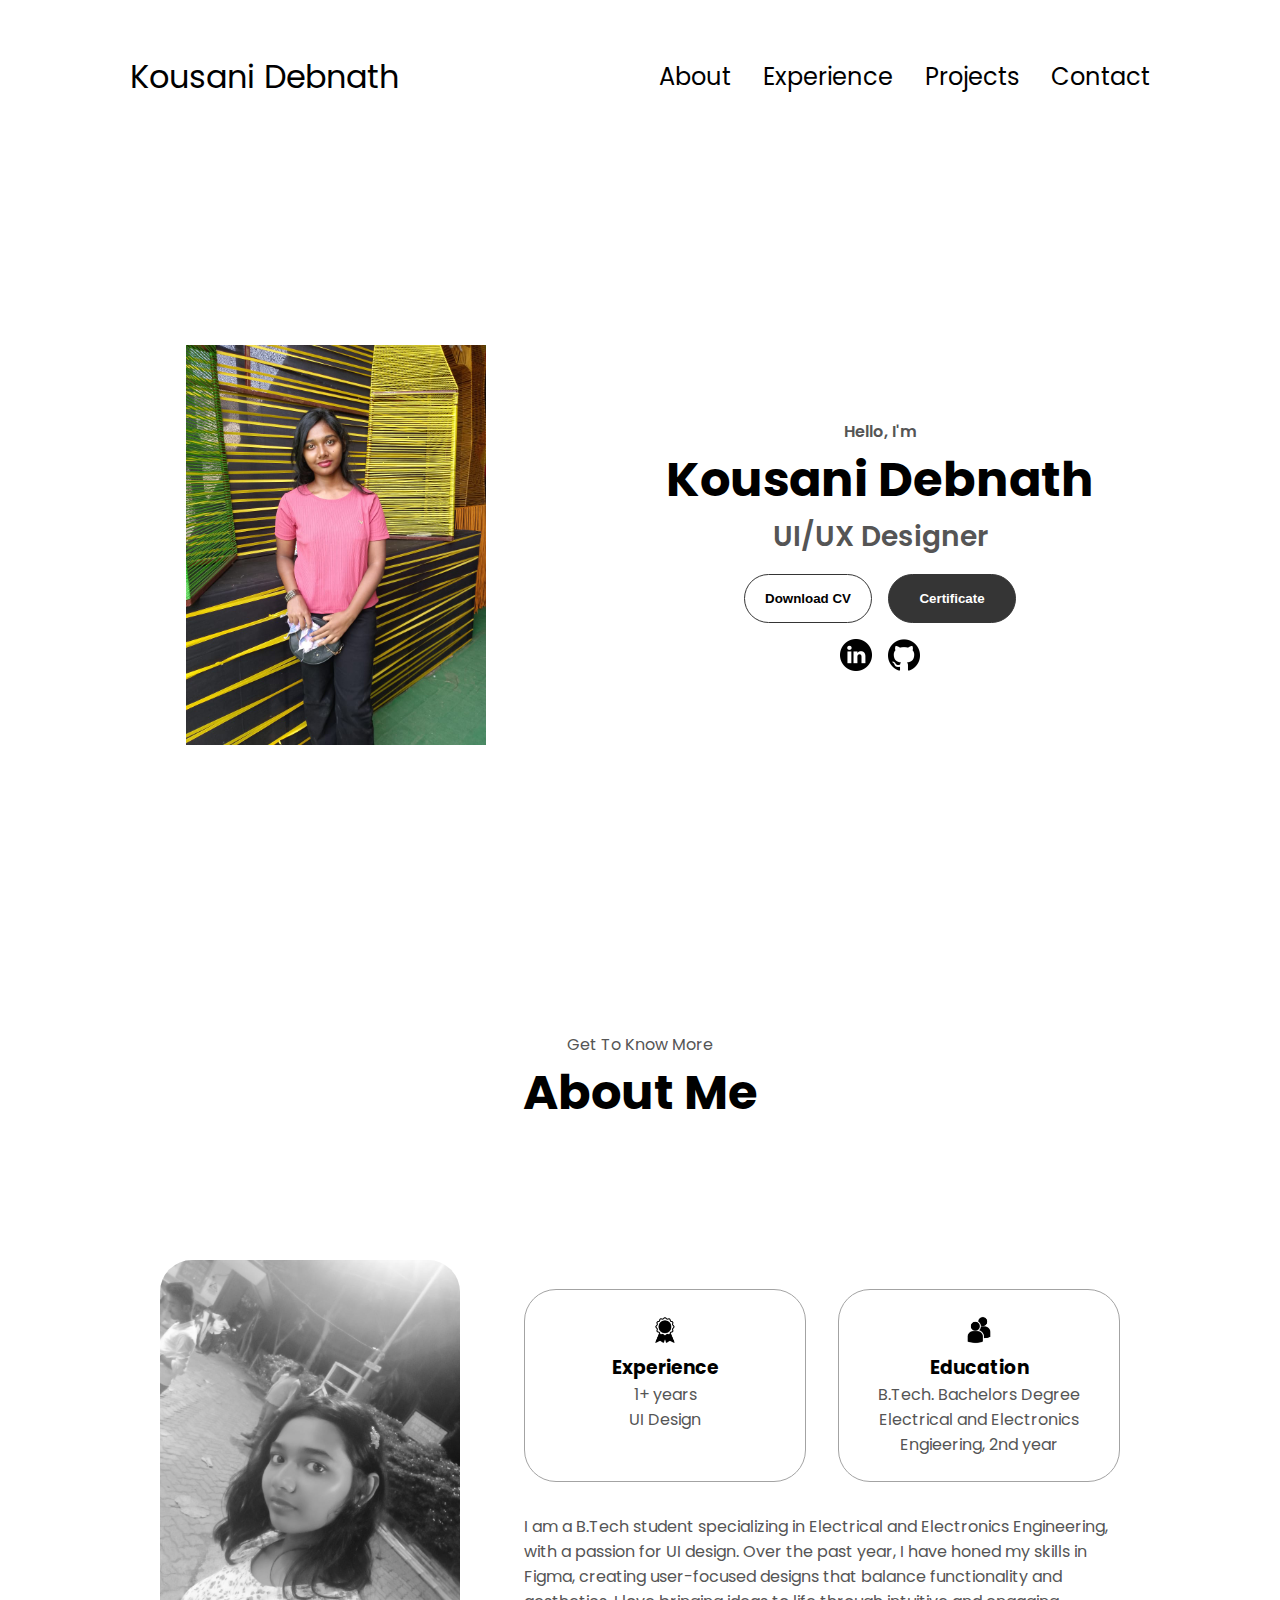
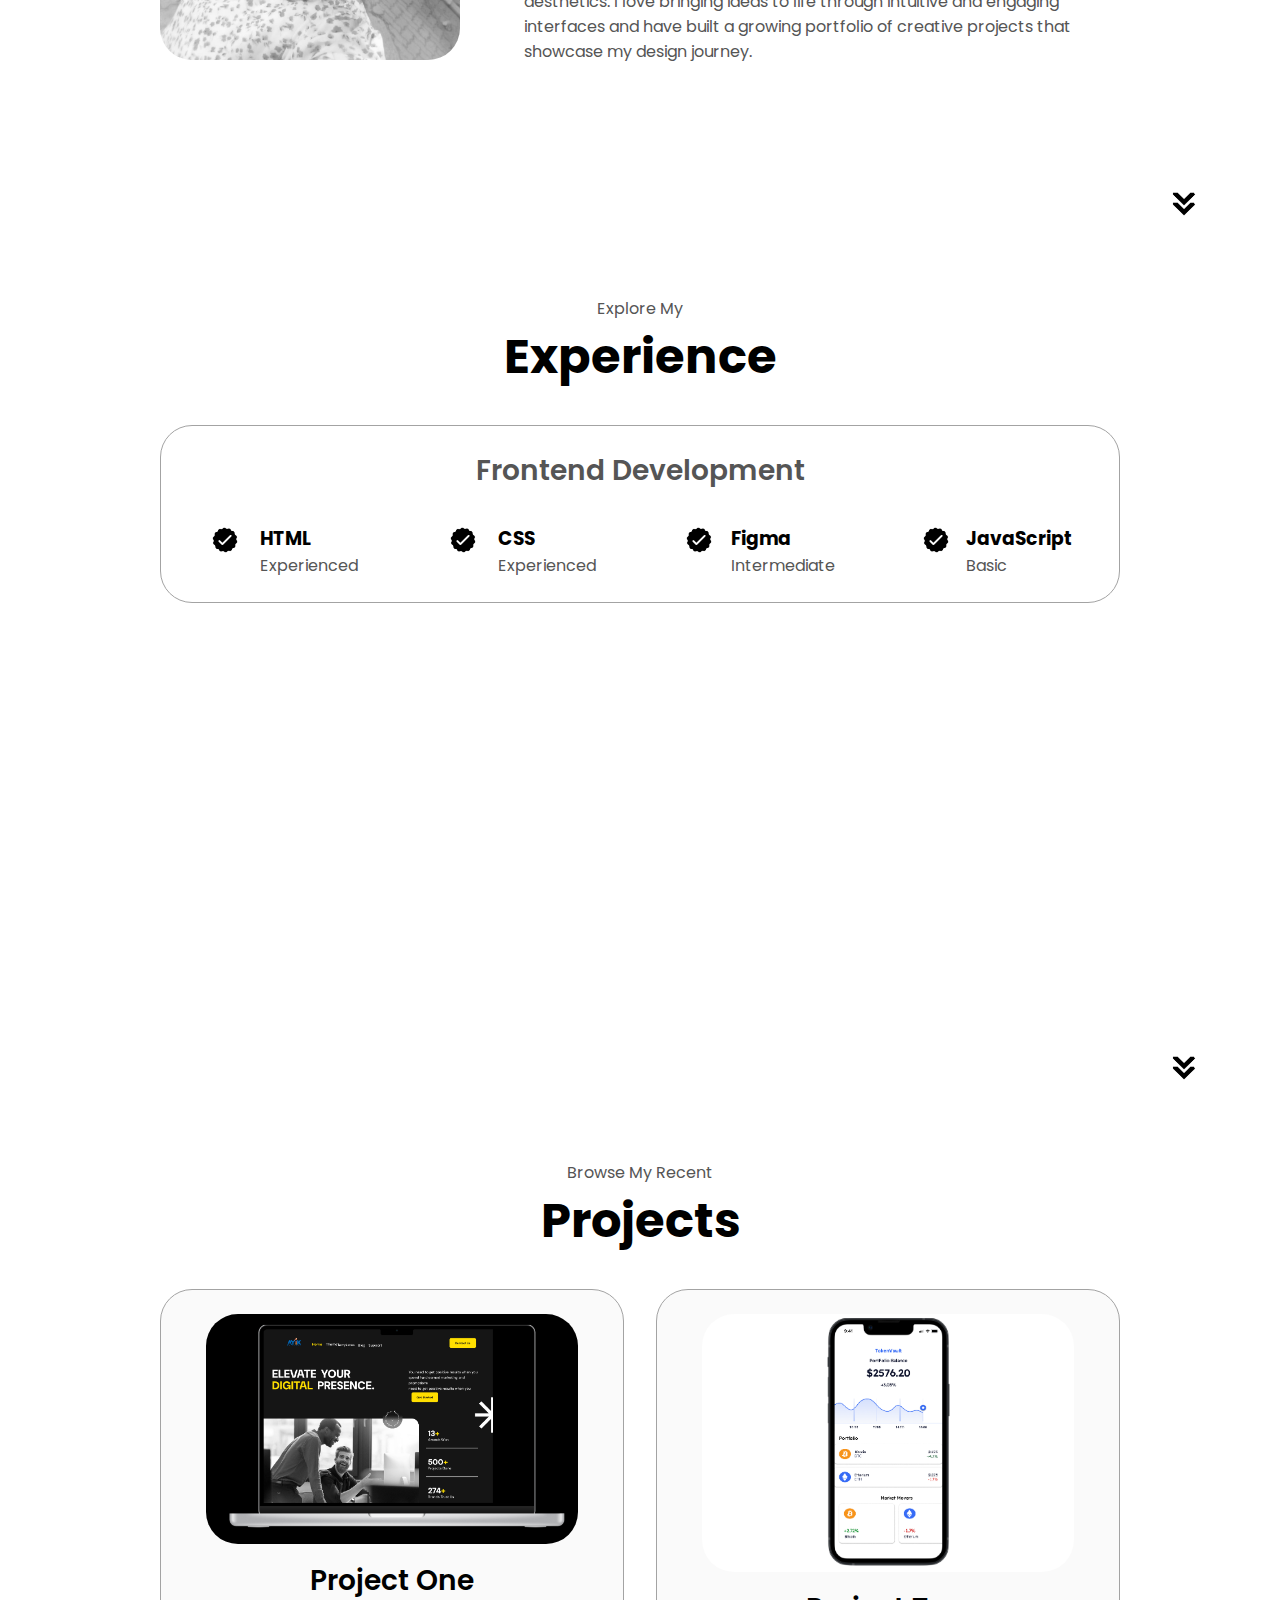
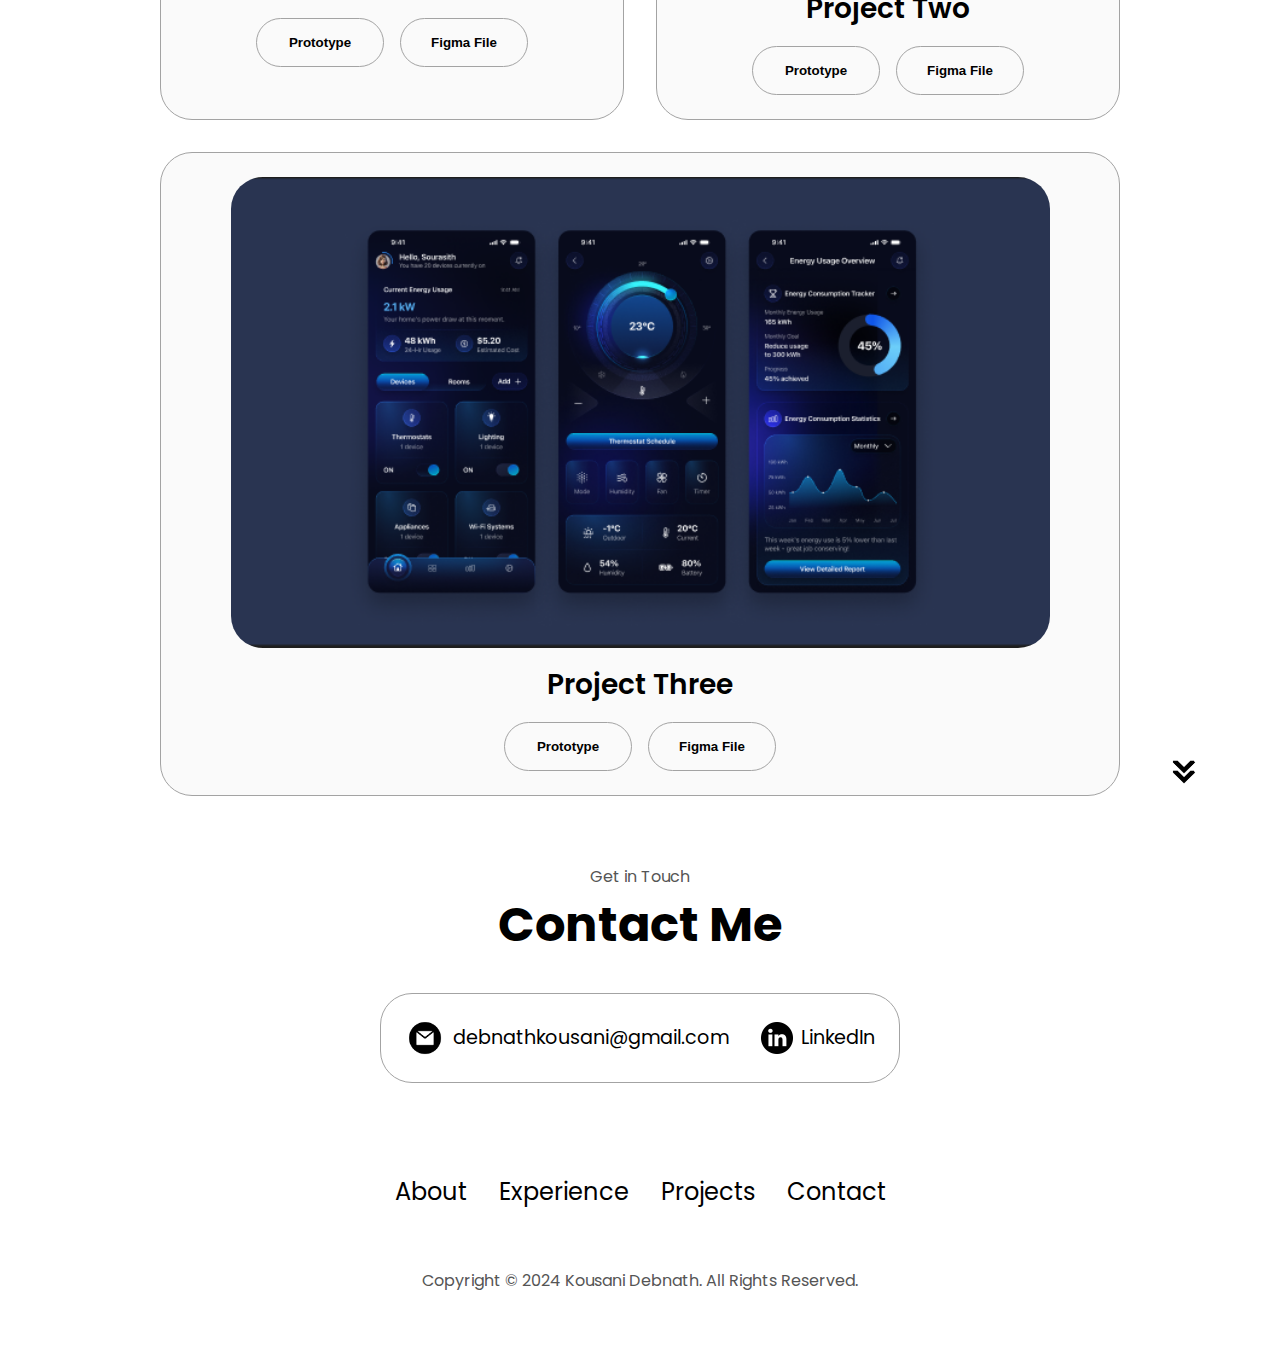
==== commit 9870f98c: "change" ====
--- a/index.html
+++ b/index.html
@@ -51,8 +51,8 @@
           >
             Download CV
           </button>
-          <button class="btn btn-color-1" onclick="location.href='./#contact'">
-            Contact Info
+          <button class="btn btn-color-1" onclick="window.open('./assets/certificate.pdf')">
+            Certificate
           </button>
         </div>
         <div id="socials-container">
